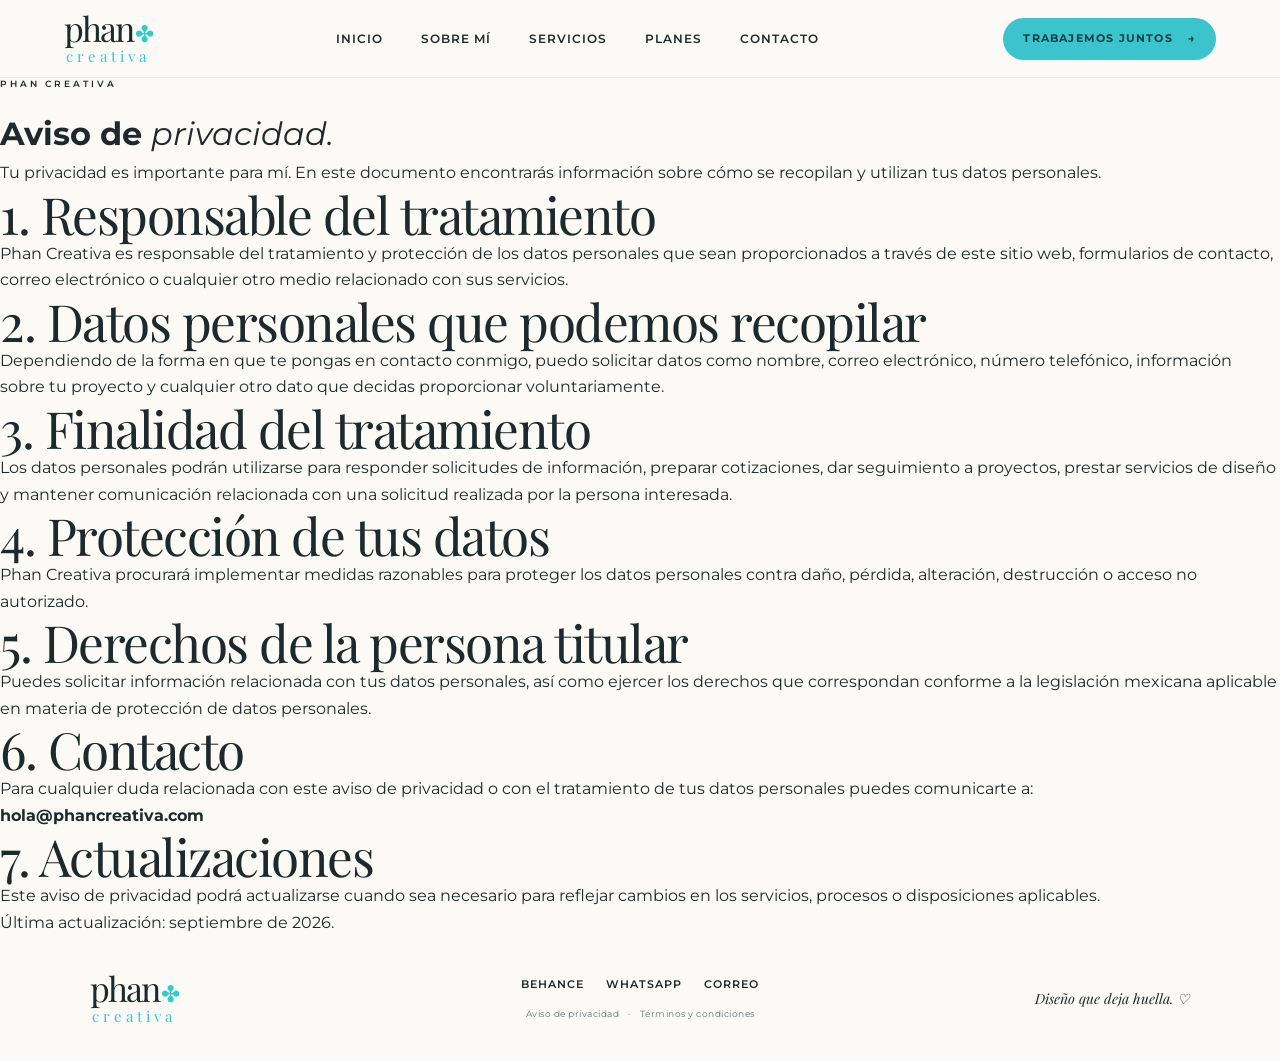
==== aviso-privacidad.html @ 5ccb013e "Create aviso-privacidad.html" ====
<!DOCTYPE html>
<html lang="es">
<head>
  <meta charset="UTF-8">
  <meta name="viewport" content="width=device-width, initial-scale=1.0">

  <meta name="description" content="Aviso de privacidad de Phan Creativa.">
  <title>Aviso de privacidad — Phan Creativa</title>

  <link rel="preconnect" href="https://fonts.googleapis.com">
  <link rel="preconnect" href="https://fonts.gstatic.com" crossorigin>

  <link href="https://fonts.googleapis.com/css2?family=Montserrat:wght@400;500;600;700&family=Playfair+Display:ital,wght@0,400;0,500;0,600;1,400;1,500&display=swap" rel="stylesheet">

  <link rel="stylesheet" href="css/style.css">
</head>

<body>

<header class="site-header">

  <a href="index.html" class="brand" aria-label="Phan Creativa, inicio">
    <span class="brand-main">phan<span class="brand-flower">✤</span></span>
    <span class="brand-sub">creativa</span>
  </a>

  <nav class="main-nav" aria-label="Navegación principal">
    <a href="index.html">Inicio</a>
    <a href="sobre-mi.html">Sobre mí</a>
    <a href="servicios.html">Servicios</a>
    <a href="planes.html">Planes</a>
    <a href="contacto.html">Contacto</a>
  </nav>

  <a href="contacto.html" class="button button-small">
    Trabajemos juntos <span>→</span>
  </a>

</header>


<main class="legal-page">

  <div class="legal-header">
    <p class="eyebrow">PHAN CREATIVA</p>
    <h1>Aviso de <em>privacidad.</em></h1>
    <p>
      Tu privacidad es importante para mí. En este documento encontrarás
      información sobre cómo se recopilan y utilizan tus datos personales.
    </p>
  </div>


  <div class="legal-content">

    <section>
      <h2>1. Responsable del tratamiento</h2>

      <p>
        Phan Creativa es responsable del tratamiento y protección de los
        datos personales que sean proporcionados a través de este sitio web,
        formularios de contacto, correo electrónico o cualquier otro medio
        relacionado con sus servicios.
      </p>
    </section>


    <section>
      <h2>2. Datos personales que podemos recopilar</h2>

      <p>
        Dependiendo de la forma en que te pongas en contacto conmigo, puedo
        solicitar datos como nombre, correo electrónico, número telefónico,
        información sobre tu proyecto y cualquier otro dato que decidas
        proporcionar voluntariamente.
      </p>
    </section>


    <section>
      <h2>3. Finalidad del tratamiento</h2>

      <p>
        Los datos personales podrán utilizarse para responder solicitudes
        de información, preparar cotizaciones, dar seguimiento a proyectos,
        prestar servicios de diseño y mantener comunicación relacionada
        con una solicitud realizada por la persona interesada.
      </p>
    </section>


    <section>
      <h2>4. Protección de tus datos</h2>

      <p>
        Phan Creativa procurará implementar medidas razonables para proteger
        los datos personales contra daño, pérdida, alteración, destrucción
        o acceso no autorizado.
      </p>
    </section>


    <section>
      <h2>5. Derechos de la persona titular</h2>

      <p>
        Puedes solicitar información relacionada con tus datos personales,
        así como ejercer los derechos que correspondan conforme a la
        legislación mexicana aplicable en materia de protección de datos
        personales.
      </p>
    </section>


    <section>
      <h2>6. Contacto</h2>

      <p>
        Para cualquier duda relacionada con este aviso de privacidad o con
        el tratamiento de tus datos personales puedes comunicarte a:
      </p>

      <p>
        <strong>hola@phancreativa.com</strong>
      </p>
    </section>


    <section>
      <h2>7. Actualizaciones</h2>

      <p>
        Este aviso de privacidad podrá actualizarse cuando sea necesario
        para reflejar cambios en los servicios, procesos o disposiciones
        aplicables.
      </p>
    </section>

    <p class="legal-date">
      Última actualización: septiembre de 2026.
    </p>

  </div>

</main>


<footer class="footer">

  <a href="index.html" class="brand footer-brand">
    <span class="brand-main">phan<span class="brand-flower">✤</span></span>
    <span class="brand-sub">creativa</span>
  </a>

  <div class="footer-center">

    <div class="socials">
      <a href="#">Behance</a>
      <a href="https://wa.me/527472268287" target="_blank" rel="noopener noreferrer">WhatsApp</a>
      <a href="mailto:hola@phancreativa.com">Correo</a>
    </div>

    <div class="footer-legal">
      <a href="aviso-privacidad.html">Aviso de privacidad</a>
      <span>·</span>
      <a href="terminos-condiciones.html">Términos y condiciones</a>
    </div>

  </div>

  <p class="footer-copy">Diseño que deja huella. ♡</p>

</footer>

</body>
</html>
---- css/style.css ----
:root {
  --teal: #004f5a;
  --teal-deep: #003f49;
  --mint: #35caca;
  --cream: #f7f5ee;
  --warm-white: #fbfaf6;
  --pink: #f3e6e4;
  --rose: #c58d91;
  --ink: #1f292b;
  --muted: #667276;
  --line: rgba(31, 41, 43, 0.16);

  --serif: "Playfair Display", Georgia, serif;
  --sans: "Montserrat", Arial, sans-serif;

  --radius: 22px;
  --max: 1180px;
}

* {
  box-sizing: border-box;
  margin: 0;
  padding: 0;
}

html {
  scroll-behavior: smooth;
}

body {
  background: var(--warm-white);
  color: var(--ink);
  font-family: var(--sans);
  line-height: 1.65;
  overflow-x: hidden;
}

a {
  color: inherit;
  text-decoration: none;
}

img {
  display: block;
  max-width: 100%;
}

.site-header {
  position: sticky;
  top: 0;
  z-index: 1000;
  min-height: 78px;
  padding: 12px clamp(24px, 5vw, 70px);
  display: flex;
  align-items: center;
  justify-content: space-between;
  gap: 30px;
  background: rgba(251, 250, 246, 0.94);
  backdrop-filter: blur(14px);
  border-bottom: 1px solid rgba(31, 41, 43, 0.08);
}

.brand {
  display: inline-flex;
  flex-direction: column;
  line-height: 0.85;
  flex-shrink: 0;
}

.brand-main {
  font-family: var(--serif);
  font-size: 34px;
  letter-spacing: -2px;
}

.brand-flower {
  color: var(--mint);
  font-size: 23px;
  margin-left: 2px;
}

.brand-sub {
  margin-top: 7px;
  color: var(--mint);
  font-family: var(--serif);
  font-size: 15px;
  letter-spacing: 4px;
  text-align: center;
}

.main-nav {
  display: flex;
  align-items: center;
  gap: clamp(20px, 3vw, 38px);
}

.main-nav a {
  position: relative;
  padding: 8px 0;
  font-size: 12px;
  font-weight: 600;
  letter-spacing: 1px;
  text-transform: uppercase;
}

.main-nav a::after {
  content: "";
  position: absolute;
  left: 0;
  bottom: 2px;
  width: 0;
  height: 1px;
  background: var(--teal);
  transition: width 0.25s ease;
}

.main-nav a:hover::after,
.main-nav a.active::after {
  width: 100%;
}

.button {
  display: inline-flex;
  align-items: center;
  justify-content: center;
  gap: 15px;
  min-height: 48px;
  padding: 12px 25px;
  border-radius: 999px;
  font-size: 11px;
  font-weight: 700;
  letter-spacing: 1.2px;
  text-transform: uppercase;
  transition: transform 0.25s ease, box-shadow 0.25s ease, background 0.25s ease;
}

.button:hover {
  transform: translateY(-2px);
}

.button-small {
  min-height: 42px;
  padding: 10px 20px;
  background: #3bc4cc;
  color: var(--teal-deep);
  transition: background .3s ease, transform .3s ease, box-shadow .3s ease;
}

.button-small:hover {
  background: #2fb4bd;
  transform: translateY(-3px);
  box-shadow: 0 8px 20px rgba(59, 196, 204, .25);
}

.button-small span {
  display: inline-block;
  transition: transform .3s ease;
}

.button-small:hover span {
  transform: translateX(5px);
}

.button-primary {
  background: var(--mint);
  color: var(--teal-deep);
}

.button-outline-light {
  border: 1px solid rgba(255,255,255,0.6);
  color: white;
}

.button-group {
  display: flex;
  flex-wrap: wrap;
  gap: 13px;
  margin-top: 30px;
}

.menu-toggle {
  display: none;
  border: 0;
  background: transparent;
  cursor: pointer;
}

.menu-toggle span {
  display: block;
  width: 25px;
  height: 2px;
  margin: 5px 0;
  background: var(--teal);
}

.section-dark {
  background: var(--teal);
  color: var(--cream);
}

.section-light {
  background: var(--warm-white);
}

.section-cream {
  background: var(--cream);
}

.section-pink {
  background: var(--pink);
}

.hero {
  position: relative;
  min-height: min(720px, calc(100vh - 78px));
  padding: clamp(70px, 9vw, 120px) max(24px, 7vw);
  display: grid;
  grid-template-columns: 0.9fr 1.1fr;
  align-items: center;
  gap: clamp(40px, 7vw, 100px);
  overflow: hidden;
}

.hero-content {
  position: relative;
  z-index: 2;
  max-width: 620px;
}

.eyebrow {
  margin-bottom: 17px;
  font-size: 9px;
  font-weight: 600;
  letter-spacing: 3px;
  line-height: 1.4;
}

.hero h1,
h2 {
  font-family: var(--serif);
  font-weight: 400;
  letter-spacing: -1.5px;
  line-height: 1.06;
}

.hero h1 {
  font-size: clamp(48px, 6vw, 78px);
}

h2 {
  font-size: clamp(36px, 4vw, 55px);
}

em {
  font-weight: 400;
}

.hero-text {
  max-width: 500px;
  margin-top: 24px;
  font-size: 15px;
  color: rgba(247,245,238,0.82);
}

.hero-image {
  position: relative;
  z-index: 1;
}

.image-placeholder {
  min-height: 470px;
  border-radius: 28px;
  display: flex;
  flex-direction: column;
  align-items: center;
  justify-content: center;
  background:
    linear-gradient(135deg, rgba(53,202,202,.12), rgba(255,255,255,.03)),
    rgba(255,255,255,.08);
  border: 1px solid rgba(255,255,255,.14);
  color: rgba(247,245,238,.8);
  text-align: center;
}

.image-placeholder span {
  font-family: var(--serif);
  font-size: 25px;
}

.image-placeholder small {
  margin-top: 7px;
  font-size: 9px;
  letter-spacing: 2px;
  opacity: .6;
  text-transform: uppercase;
}

.image-placeholder-soft {
  min-height: 420px;
  background: linear-gradient(135deg, #e7dfd4, #f3e6e4);
  border: 0;
  color: var(--teal);
}

.image-placeholder-dark {
  min-height: 390px;
  background: rgba(255,255,255,.07);
}

.hero-decoration {
  position: absolute;
  color: var(--mint);
  pointer-events: none;
}

.hero-flower {
  right: 45%;
  bottom: 8%;
  font-size: 90px;
  opacity: .45;
  transform: rotate(-12deg);
}

.hero-star {
  top: 17%;
  right: 5%;
  font-size: 45px;
  opacity: .5;
}

.about {
  max-width: var(--max);
  margin: auto;
  padding: clamp(90px, 10vw, 140px) 30px;
  display: grid;
  grid-template-columns: .9fr 1.1fr;
  gap: clamp(50px, 8vw, 110px);
  align-items: center;
}

.about-image {
  position: relative;
}

.floating-note {
  position: absolute;
  right: -30px;
  bottom: 35px;
  padding: 17px 23px;
  background: var(--pink);
  color: var(--teal);
  font-family: var(--serif);
  font-size: 19px;
  line-height: 1.25;
  transform: rotate(-4deg);
  box-shadow: 0 15px 35px rgba(0,0,0,.08);
}

.about-content p:not(.eyebrow) {
  max-width: 650px;
  margin-top: 22px;
  color: var(--muted);
  font-size: 14px;
}

.text-link,
.card-link {
  display: inline-flex;
  align-items: center;
  gap: 14px;
  margin-top: 30px;
  padding-bottom: 6px;
  border-bottom: 1px solid currentColor;
  font-size: 10px;
  font-weight: 700;
  letter-spacing: 1.2px;
  text-transform: uppercase;
}

.text-link span,
.card-link span {
  font-size: 18px;
  line-height: 0;
}

.services,
.plans-preview {
  padding: clamp(80px, 9vw, 120px) max(24px, 6vw);
}

.section-heading {
  max-width: var(--max);
  margin: 0 auto 55px;
  display: flex;
  align-items: end;
  justify-content: space-between;
  gap: 30px;
}

.heading-description {
  max-width: 570px;
  margin-top: 18px;
  color: var(--muted);
  font-size: 13px;
}

.service-grid {
  max-width: var(--max);
  margin: auto;
  display: grid;
  grid-template-columns: repeat(4, 1fr);
  gap: 1px;
  background: var(--line);
  border: 1px solid var(--line);
}

.service-card {
  min-height: 310px;
  padding: 35px 27px;
  background: var(--cream);
  display: flex;
  flex-direction: column;
  transition: transform .25s ease, background .25s ease;
}

.card-link {
  margin-top: auto;
  padding-top: 25px;
}

.service-card:hover {
  transform: translateY(-5px);
  background: var(--warm-white);
}

.service-icon {
  width: 53px;
  height: 53px;
  margin-bottom: 30px;
  border-radius: 50%;
  display: grid;
  place-items: center;
  background: rgba(53,202,202,.15);
  color: var(--teal);
  font-family: var(--serif);
  font-size: 24px;
}

.service-card h3,
.plan-mini h3 {
  font-family: var(--serif);
  font-size: 24px;
  font-weight: 400;
}

.service-card p {
  margin-top: 13px;
  color: var(--muted);
  font-size: 13px;
}

.card-link {
  margin-top: auto;
  padding-top: 25px;
}

.work-preview {
  position: relative;
  max-width: 1400px;
  margin: auto;
  padding: clamp(70px, 8vw, 110px) max(24px, 8vw);
  display: grid;
  grid-template-columns: 1fr 1fr;
  gap: clamp(45px, 8vw, 100px);
  align-items: center;
  overflow: hidden;
}

.work-content {
  position: relative;
  z-index: 2;
  max-width: 550px;
}

.work-content > p:not(.eyebrow) {
  margin-top: 20px;
  color: rgba(247,245,238,.78);
  font-size: 14px;
}

.work-content .button {
  margin-top: 32px;
}

.hand-note {
  position: absolute;
  right: 5%;
  bottom: 13%;
  font-family: var(--serif);
  font-style: italic;
  font-size: 17px;
  color: rgba(53,202,202,.75);
  transform: rotate(-7deg);
}

.plan-mini-grid {
  max-width: var(--max);
  margin: auto;
  display: grid;
  grid-template-columns: repeat(4, 1fr);
  gap: 18px;
}

.plan-mini {
  min-height: 205px;
  padding: 27px;
  background: rgba(255,255,255,.48);
  border: 1px solid rgba(0,79,90,.10);
  border-radius: 17px;
  transition: transform .25s ease;
}

.plan-mini:hover {
  transform: translateY(-6px) rotate(-1deg);
}


/* Detalles de los planes */
.plan-top {
  display: flex;
  align-items: center;
  gap: 14px;
  margin-bottom: 42px;
}

.plan-icon {
  color: #c99496;
  font-size: 24px;
  line-height: 1;
}

.plan-number {
  color: #c99496;
  font-size: 14px;
  font-weight: 600;
  letter-spacing: 0.18em;
}
.plan-mini h3 {
  margin-top: 0;
}

.plan-mini p {
  margin-top: 7px;
  color: var(--muted);
  font-size: 12px;
}

.cta {
  position: relative;
  padding: clamp(90px, 10vw, 130px) 24px;
  text-align: center;
  overflow: hidden;
}

.cta h2 {
  font-size: clamp(45px, 6vw, 75px);
}

.cta > p:not(.eyebrow) {
  max-width: 550px;
  margin: 22px auto 0;
  color: rgba(247,245,238,.75);
  font-size: 14px;
}

.cta .button {
  margin-top: 28px;
  background: #3bc4cc;
  transition: background .3s ease, transform .3s ease, box-shadow .3s ease;
}

.cta .button:hover {
  background: #2fb4bd;
  transform: translateY(-4px);
  box-shadow: 0 10px 25px rgba(59, 196, 204, .28);
}

.cta .button span {
  display: inline-block;
  transition: transform .35s ease;
}

.cta .button:hover span {
  transform: translateX(7px);
}
.cta-decoration {
  position: absolute;
  right: 12%;
  top: 25%;
  font-size: 85px;
  color: var(--mint);
  opacity: .35;
  transform: rotate(15deg);
}

.footer {
  min-height: 125px;
  padding: 35px max(24px, 7vw);
  display: grid;
  grid-template-columns: 1fr auto 1fr;
  align-items: center;
  gap: 30px;
  background: var(--warm-white);
}

.footer-brand {
  justify-self: start;
}

.footer .socials {
  display: flex;
  flex-wrap: wrap;
  justify-content: center;
  gap: 22px;
}

.footer .socials a {
  font-size: 11px;
  font-weight: 600;
  letter-spacing: 1px;
  text-transform: uppercase;
}

.footer > p {
  justify-self: end;
  font-family: var(--serif);
  font-style: italic;
  font-size: 14px;
}

.reveal {
  opacity: 0;
  transform: translateY(24px);
  transition: opacity .8s ease, transform .8s ease;
}

.reveal.visible {
  opacity: 1;
  transform: translateY(0);
}

@media (max-width: 900px) {
  .main-nav {
    gap: 18px;
  }

  .site-header > .button {
    display: none;
  }

  .hero,
  .about,
  .work-preview {
    grid-template-columns: 1fr;
  }

  .hero {
    min-height: auto;
  }

  .hero-image {
    max-width: 700px;
    width: 100%;
  }

  .service-grid,
  .plan-mini-grid {
    grid-template-columns: repeat(2, 1fr);
  }

  .footer {
    grid-template-columns: 1fr;
    text-align: center;
  }

  .footer-brand,
  .footer > p {
    justify-self: center;
  }
}

@media (max-width: 680px) {
  .site-header {
    min-height: 68px;
    padding: 10px 20px;
  }

  .brand-main {
    font-size: 29px;
  }

  .brand-sub {
    font-size: 12px;
  }

  .menu-toggle {
    display: block;
    z-index: 1002;
  }

  .main-nav {
    position: fixed;
    inset: 68px 0 auto 0;
    padding: 25px 25px 35px;
    display: flex;
    flex-direction: column;
    align-items: flex-start;
    gap: 6px;
    background: var(--warm-white);
    border-bottom: 1px solid var(--line);
    transform: translateY(-120%);
    transition: transform .3s ease;
  }

  .main-nav.open {
    transform: translateY(0);
  }

  .main-nav a {
    width: 100%;
    padding: 13px 0;
  }

  .hero {
    padding: 75px 24px 90px;
  }

  .hero h1 {
    font-size: clamp(43px, 13vw, 60px);
  }

  .hero-image .image-placeholder {
    min-height: 330px;
  }


  .about,
  .services,
  .plans-preview {
    padding: 75px 20px;
  }

  .section-heading {
    display: block;
    margin-bottom: 35px;
  }

  .section-heading > .text-link {
    margin-top: 20px;
  }

  .service-grid,
  .plan-mini-grid {
    grid-template-columns: 1fr;
  }

  .service-card {
    min-height: 260px;
  }

  .work-preview {
    padding: 70px 20px;
  }

  .work-image .image-placeholder {
    min-height: 300px;
  }

  .hand-note {
    display: none;
  }

  .floating-note {
    right: 10px;
    bottom: 20px;
  }

  .footer {
    padding: 40px 20px;
  }
}
/* Botón volver al inicio */
.back-to-top {
  position: fixed;
  right: 24px;
  bottom: 94px;
  width: 52px;
  height: 52px;
  border-radius: 50%;
  display: flex;
  align-items: center;
  justify-content: center;
  background: #6ed6df;
  color: var(--teal-deep);
  font-size: 24px;
  font-weight: 600;
  text-decoration: none;
  box-shadow: 0 8px 24px rgba(0, 0, 0, 0.16);
  z-index: 9998;

  opacity: 0;
  visibility: hidden;
  pointer-events: none;

  transition: opacity 0.3s ease, visibility 0.3s ease, transform 0.25s ease;
}

.back-to-top.show {
  opacity: 1;
  visibility: visible;
  pointer-events: auto;
}

.back-to-top:hover {
  transform: translateY(-4px);
}
/* Botón flotante de WhatsApp */
.whatsapp-float {
  position: fixed;
  right: 24px;
  bottom: 24px;
  width: 60px;
  height: 60px;
  border-radius: 50%;
  background: #25D366;
  color: white;
  display: flex;
  align-items: center;
  justify-content: center;
  text-decoration: none;
  font-size: 30px;
  box-shadow: 0 8px 24px rgba(0, 0, 0, 0.18);
  z-index: 9999;
  transition: transform 0.2s ease;
}

.whatsapp-float:hover {
  transform: scale(1.08);
}
.footer-center {
  display: flex;
  flex-direction: column;
  align-items: center;
  gap: 14px;
}

.footer-legal {
  display: flex;
  align-items: center;
  justify-content: center;
  gap: 9px;
}

.footer-legal a,
.footer-legal span {
  font-size: 9px;
  letter-spacing: .5px;
  color: var(--muted);
}

.footer-legal a {
  transition: color .25s ease;
}

.footer-legal a:hover {
  color: var(--teal);
}

.footer-copy {
  justify-self: end;
  font-family: var(--serif);
  font-style: italic;
  font-size: 10px;
}

@media (max-width: 680px) {
  .footer-center {
    gap: 18px;
  }

  .footer-legal {
    flex-wrap: wrap;
  }

  .footer-copy {
    justify-self: center;
  }
}
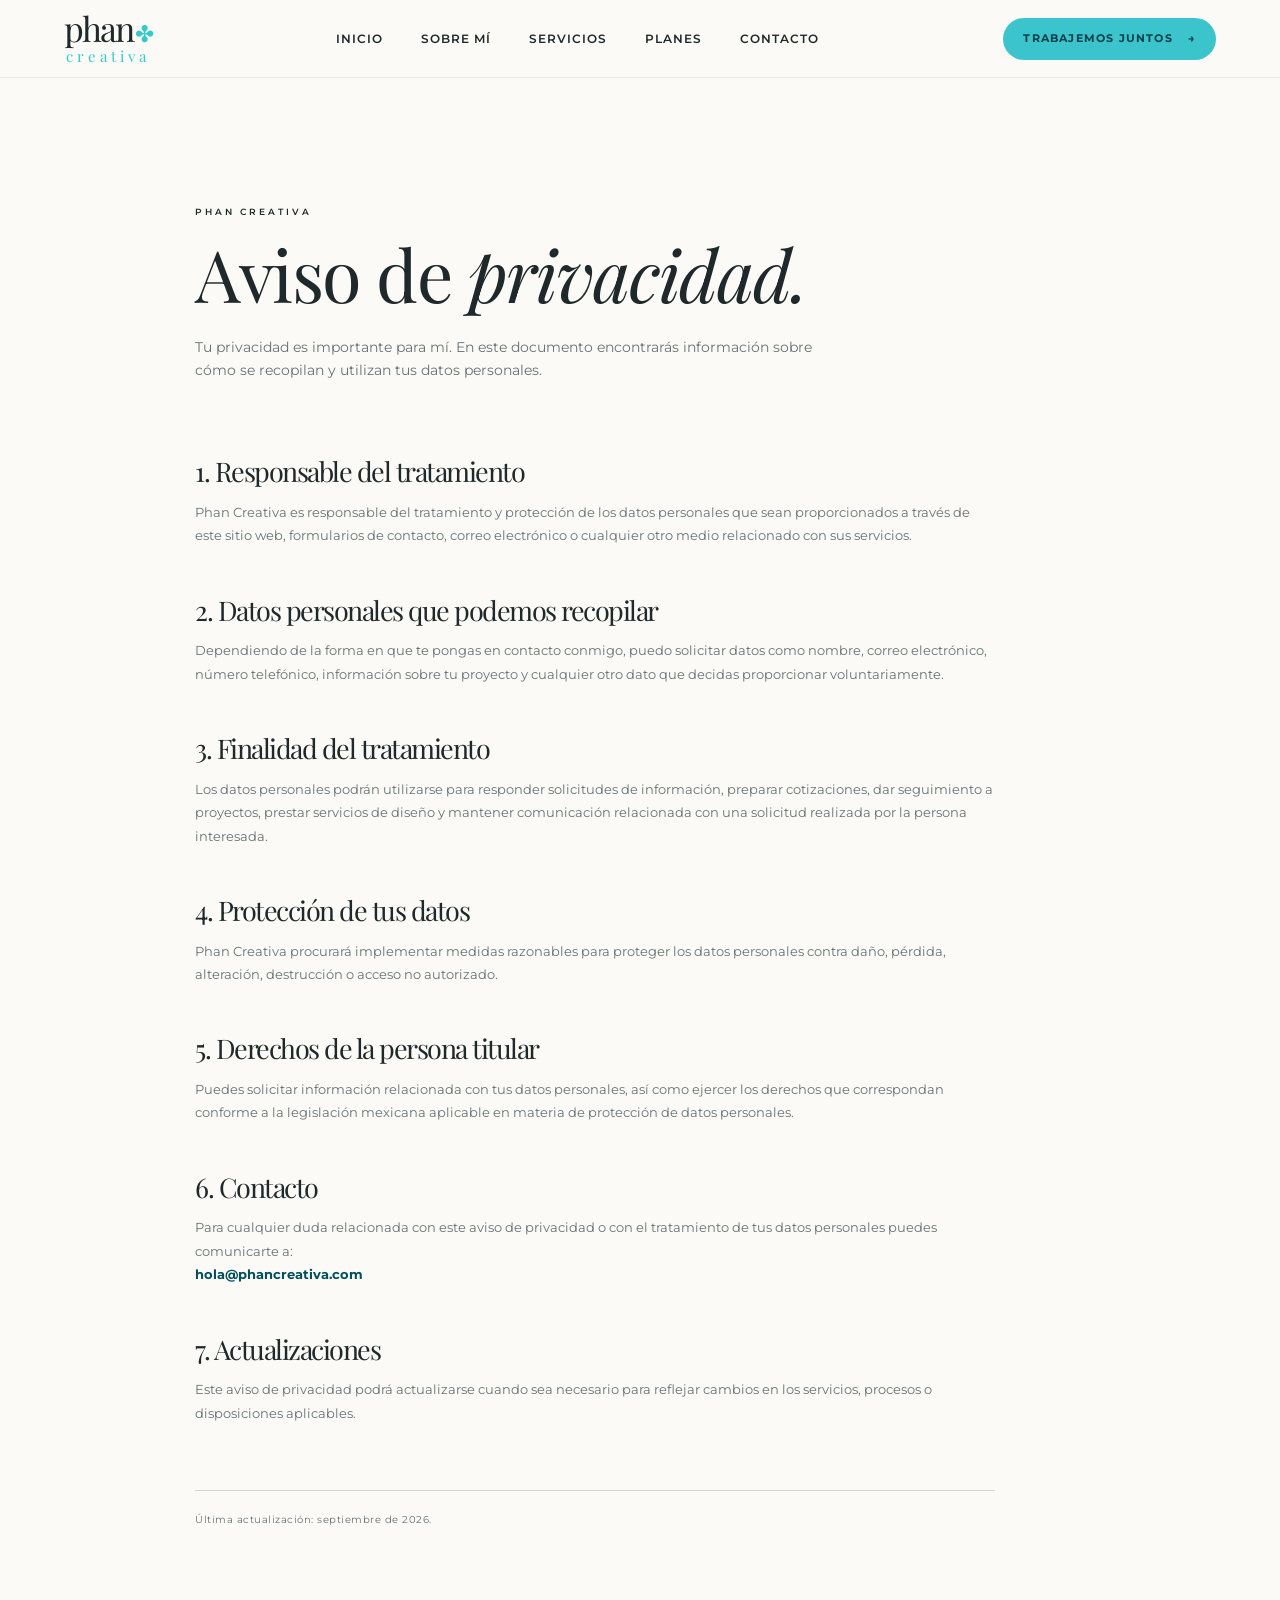
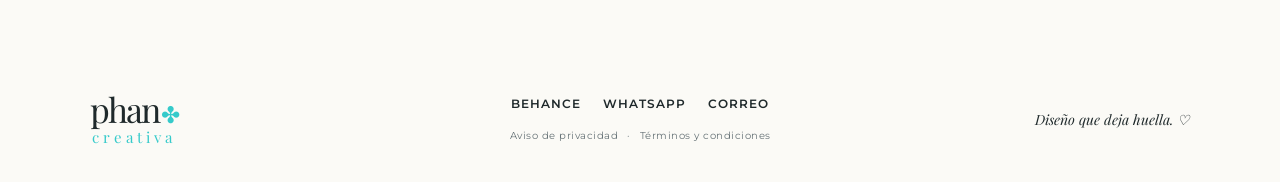
==== commit 812ba491: "Update aviso-privacidad.html" ====
--- a/aviso-privacidad.html
+++ b/aviso-privacidad.html
@@ -157,7 +157,7 @@
     <div class="socials">
       <a href="#">Behance</a>
       <a href="https://wa.me/527472268287" target="_blank" rel="noopener noreferrer">WhatsApp</a>
-      <a href="mailto:hola@phancreativa.com">Correo</a>
+      <a href="mailto:phancreativa@gmail.com">Correo</a>
     </div>
 
     <div class="footer-legal">
--- a/css/style.css
+++ b/css/style.css
@@ -567,7 +567,7 @@
 }
 
 .cta > p:not(.eyebrow) {
-  max-width: 550px;
+  max-width: 620px;
   margin: 22px auto 0;
   color: rgba(247,245,238,.75);
   font-size: 14px;
@@ -625,7 +625,7 @@
 }
 
 .footer .socials a {
-  font-size: 11px;
+  font-size: 12px;
   font-weight: 600;
   letter-spacing: 1px;
   text-transform: uppercase;
@@ -863,7 +863,7 @@
 
 .footer-legal a,
 .footer-legal span {
-  font-size: 9px;
+  font-size: 10px;
   letter-spacing: .5px;
   color: var(--muted);
 }
@@ -880,7 +880,7 @@
   justify-self: end;
   font-family: var(--serif);
   font-style: italic;
-  font-size: 10px;
+  font-size: 15px;
 }
 
 @media (max-width: 680px) {
@@ -896,3 +896,86 @@
     justify-self: center;
   }
 }
+/* ================= PÁGINAS LEGALES ================= */
+
+.legal-page {
+  max-width: 950px;
+  margin: auto;
+  padding: clamp(80px, 10vw, 130px) 30px;
+}
+
+.legal-header {
+  max-width: 750px;
+  margin-bottom: 75px;
+}
+
+.legal-header h1 {
+  font-family: var(--serif);
+  font-size: clamp(48px, 6vw, 72px);
+  font-weight: 400;
+  line-height: 1.05;
+  letter-spacing: -1.5px;
+}
+
+.legal-header > p:not(.eyebrow) {
+  max-width: 650px;
+  margin-top: 25px;
+  color: var(--muted);
+  font-size: 14px;
+}
+
+.legal-content {
+  max-width: 800px;
+}
+
+.legal-content section {
+  margin-bottom: 48px;
+}
+
+.legal-content h2 {
+  font-family: var(--serif);
+  font-size: 27px;
+  margin-bottom: 15px;
+}
+
+.legal-content p {
+  color: var(--muted);
+  font-size: 13px;
+  line-height: 1.8;
+}
+
+.legal-content strong {
+  color: var(--teal);
+}
+
+.legal-date {
+  margin-top: 65px;
+  padding-top: 20px;
+  border-top: 1px solid var(--line);
+  font-size: 10px !important;
+  letter-spacing: .5px;
+}
+
+@media (max-width: 680px) {
+
+  .legal-page {
+    padding: 70px 22px;
+  }
+
+  .legal-header {
+    margin-bottom: 55px;
+  }
+
+  .legal-content section {
+    margin-bottom: 38px;
+  }
+
+  .legal-content h2 {
+    font-size: 24px;
+  }
+
+  .legal-content p {
+    font-size: 13px;
+  }
+
+}
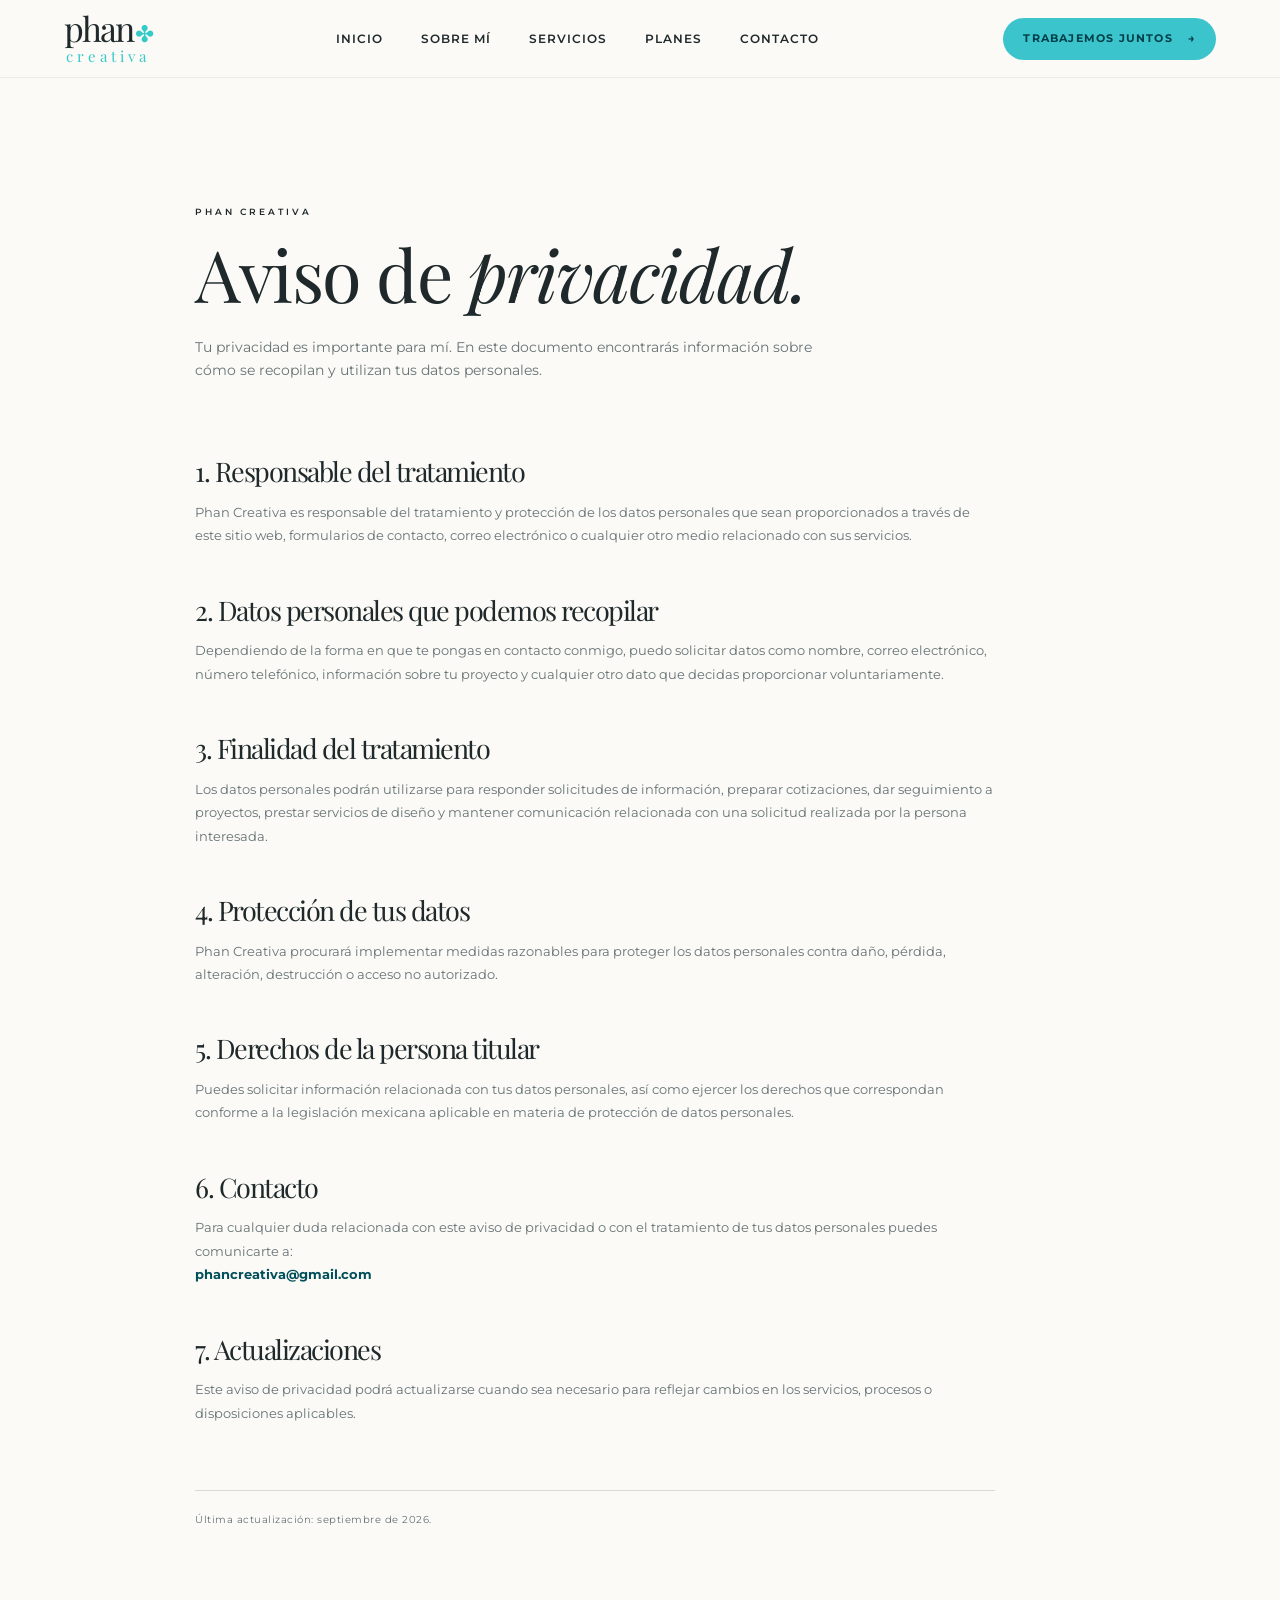
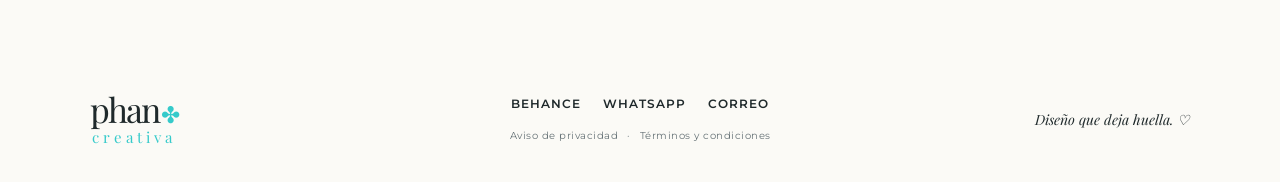
==== commit ab9d5af4: "Update aviso-privacidad.html" ====
--- a/aviso-privacidad.html
+++ b/aviso-privacidad.html
@@ -121,7 +121,7 @@
       </p>
 
       <p>
-        <strong>hola@phancreativa.com</strong>
+        <strong>phancreativa@gmail.com</strong>
       </p>
     </section>
 
@@ -154,11 +154,13 @@
 
   <div class="footer-center">
 
-    <div class="socials">
-      <a href="#">Behance</a>
-      <a href="https://wa.me/527472268287" target="_blank" rel="noopener noreferrer">WhatsApp</a>
-      <a href="mailto:phancreativa@gmail.com">Correo</a>
-    </div>
+  <div class="socials">
+  <a href="https://www.behance.net/PhanCreativo" target="_blank" rel="noopener noreferrer">Behance</a>
+
+  <a href="https://wa.me/527472268287" target="_blank" rel="noopener noreferrer">WhatsApp</a>
+
+  <a href="mailto:phancreativa@gmail.com">Correo</a>
+</div>
 
     <div class="footer-legal">
       <a href="aviso-privacidad.html">Aviso de privacidad</a>
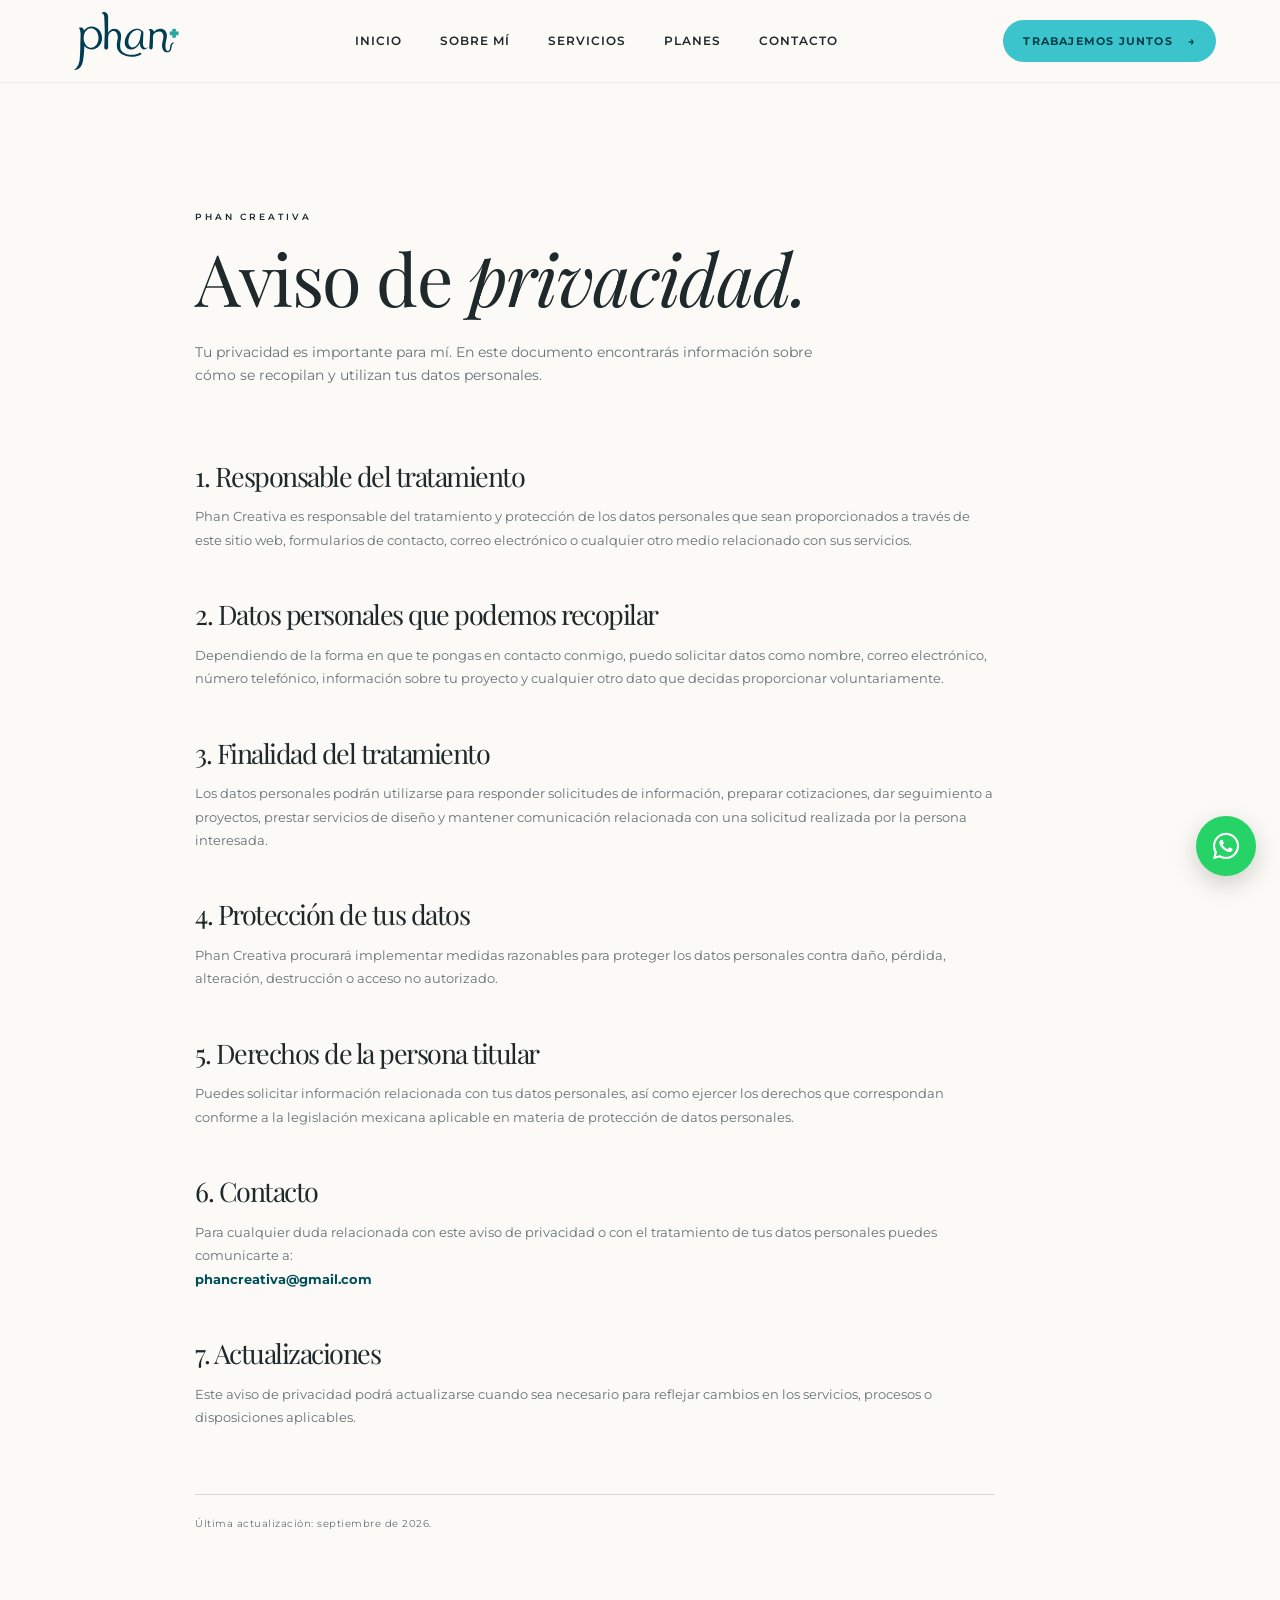
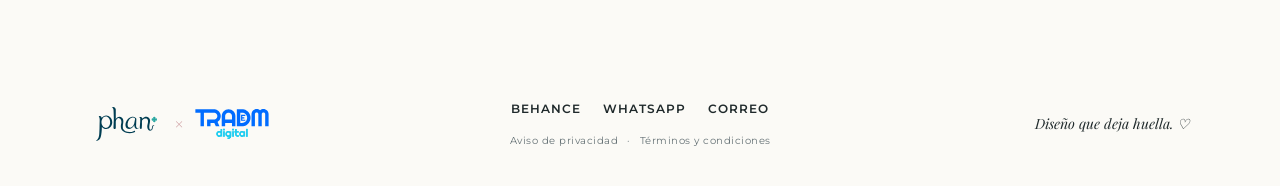
==== commit e0218a74: "Update aviso-privacidad.html" ====
--- a/aviso-privacidad.html
+++ b/aviso-privacidad.html
@@ -13,17 +13,17 @@
   <link href="https://fonts.googleapis.com/css2?family=Montserrat:wght@400;500;600;700&family=Playfair+Display:ital,wght@0,400;0,500;0,600;1,400;1,500&display=swap" rel="stylesheet">
 
   <link rel="stylesheet" href="css/style.css">
+<link rel="stylesheet" href="https://cdnjs.cloudflare.com/ajax/libs/font-awesome/6.5.2/css/all.min.css">
 </head>
 
-<body>
+<body id="top">
 
 <header class="site-header">
 
-  <a href="index.html" class="brand" aria-label="Phan Creativa, inicio">
-    <span class="brand-main">phan<span class="brand-flower">✤</span></span>
-    <span class="brand-sub">creativa</span>
-  </a>
-
+ <a href="index.html" class="brand logo-header" aria-label="Phan Creativa, inicio">
+  <img src="images/phan-creativa-web.svg" alt="Phan Creativa">
+</a>
+  
   <nav class="main-nav" aria-label="Navegación principal">
     <a href="index.html">Inicio</a>
     <a href="sobre-mi.html">Sobre mí</a>
@@ -147,32 +147,90 @@
 
 <footer class="footer">
 
-  <a href="index.html" class="brand footer-brand">
-    <span class="brand-main">phan<span class="brand-flower">✤</span></span>
-    <span class="brand-sub">creativa</span>
-  </a>
+  <div class="brand-collab">
+
+    <a href="index.html" class="collab-logo" aria-label="Phan Creativa">
+      <img src="images/phan-creativa-web.svg" alt="Phan Creativa">
+    </a>
+
+    <span class="collab-x">×</span>
+
+    <a
+      href="https://www.trademdigital.com/"
+      class="collab-logo"
+      target="_blank"
+      rel="noopener noreferrer"
+      aria-label="Tradem Digital"
+    >
+      <img src="images/tradem-digital-web.svg" alt="Tradem Digital">
+    </a>
+
+  </div>
 
   <div class="footer-center">
 
-  <div class="socials">
-  <a href="https://www.behance.net/PhanCreativo" target="_blank" rel="noopener noreferrer">Behance</a>
-
-  <a href="https://wa.me/527472268287" target="_blank" rel="noopener noreferrer">WhatsApp</a>
-
-  <a href="mailto:phancreativa@gmail.com">Correo</a>
-</div>
+    <div class="socials">
+
+      <a
+        href="https://www.behance.net/PhanCreativo"
+        target="_blank"
+        rel="noopener noreferrer"
+      >
+        Behance
+      </a>
+
+      <a
+        href="https://wa.me/527472268287"
+        target="_blank"
+        rel="noopener noreferrer"
+      >
+        WhatsApp
+      </a>
+
+      <a href="mailto:phancreativa@gmail.com">
+        Correo
+      </a>
+
+    </div>
 
     <div class="footer-legal">
-      <a href="aviso-privacidad.html">Aviso de privacidad</a>
+      <a href="aviso-privacidad.html">
+        Aviso de privacidad
+      </a>
+
       <span>·</span>
-      <a href="terminos-condiciones.html">Términos y condiciones</a>
+
+      <a href="terminos-condiciones.html">
+        Términos y condiciones
+      </a>
     </div>
 
   </div>
 
-  <p class="footer-copy">Diseño que deja huella. ♡</p>
+  <p class="footer-copy">
+    Diseño que deja huella. ♡
+  </p>
 
 </footer>
 
+  <a
+  href="https://wa.me/527472268287"
+  class="whatsapp-float"
+  target="_blank"
+  rel="noopener noreferrer"
+  aria-label="Contactar por WhatsApp"
+>
+  <i class="fa-brands fa-whatsapp"></i>
+</a>
+
+<a
+  href="#top"
+  class="back-to-top"
+  aria-label="Volver al inicio"
+>
+  ↑
+</a>
+
+<script src="js/script.js"></script>
 </body>
 </html>
--- a/css/style.css
+++ b/css/style.css
@@ -60,11 +60,30 @@
   border-bottom: 1px solid rgba(31, 41, 43, 0.08);
 }
 
+
+
 .brand {
   display: inline-flex;
   flex-direction: column;
   line-height: 0.85;
   flex-shrink: 0;
+}
+
+.logo-header {
+  display: flex;
+  align-items: center;
+  flex-shrink: 0;
+}
+
+.logo-header img {
+  display: block;
+  width: 125px;
+  height: auto;
+  object-fit: contain;
+}
+
+.logo-header:hover {
+  opacity: .9;
 }
 
 .brand-main {
@@ -363,8 +382,7 @@
   font-size: 14px;
 }
 
-.text-link,
-.card-link {
+.text-link {
   display: inline-flex;
   align-items: center;
   gap: 14px;
@@ -377,8 +395,7 @@
   text-transform: uppercase;
 }
 
-.text-link span,
-.card-link span {
+.text-link span {
   font-size: 18px;
   line-height: 0;
 }
@@ -421,11 +438,6 @@
   display: flex;
   flex-direction: column;
   transition: transform .25s ease, background .25s ease;
-}
-
-.card-link {
-  margin-top: auto;
-  padding-top: 25px;
 }
 
 .service-card:hover {
@@ -459,11 +471,6 @@
   font-size: 13px;
 }
 
-.card-link {
-  margin-top: auto;
-  padding-top: 25px;
-}
-
 .work-preview {
   position: relative;
   max-width: 1400px;
@@ -507,7 +514,7 @@
   max-width: var(--max);
   margin: auto;
   display: grid;
-  grid-template-columns: repeat(4, 1fr);
+  grid-template-columns: repeat(5, 1fr);
   gap: 18px;
 }
 
@@ -694,7 +701,12 @@
     min-height: 68px;
     padding: 10px 20px;
   }
-
+  
+  .logo-header img {
+    width: 105px;
+    height: auto;
+  }
+  
   .brand-main {
     font-size: 29px;
   }
@@ -979,3 +991,265 @@
   }
 
 }
+
+/* ================= LOGOS PHAN + TRADEM ================= */
+
+.brand-collab {
+  display: flex;
+  align-items: center;
+  gap: 12px;
+  justify-self: start;
+}
+
+.collab-logo {
+  display: flex;
+  align-items: center;
+  transition: opacity .25s ease, transform .25s ease;
+}
+
+.collab-logo img {
+  display: block;
+  width: auto;
+  height: 34px;
+  max-width: 120px;
+  object-fit: contain;
+}
+
+.collab-logo:hover {
+  opacity: .78;
+  transform: translateY(-2px);
+}
+
+.collab-x {
+  color: var(--rose);
+  font-family: var(--serif);
+  font-size: 16px;
+}
+
+@media (max-width: 680px) {
+
+  .brand-collab {
+    justify-self: center;
+  }
+
+  .collab-logo img {
+    height: 30px;
+    max-width: 105px;
+  }
+
+}
+/* ================= SERVICIOS ================= */
+
+.services-hero {
+  position: relative;
+  min-height: 520px;
+  padding: clamp(85px, 10vw, 125px) max(24px, 7vw);
+  display: flex;
+  align-items: center;
+  overflow: hidden;
+}
+.services-hero-content {
+  max-width: 820px;
+  position: relative;
+  z-index: 2;
+}
+.services-hero h1 {
+  max-width: 850px;
+  font-family: var(--serif);
+  font-size: clamp(48px, 6.2vw, 78px);
+  font-weight: 400;
+  line-height: 1.04;
+  letter-spacing: -2px;
+}
+.services-hero-content > p:not(.eyebrow) {
+  max-width: 690px;
+  margin-top: 25px;
+  color: var(--muted);
+  font-size: 15px;
+  line-height: 1.75;
+}
+.services-hero-note {
+  position: absolute;
+  right: 9%;
+  top: 50%;
+  transform: translateY(-50%) rotate(-2deg);
+  display: flex;
+  align-items: center;
+  gap: 18px;
+  color: rgba(0,79,90,.38);
+}
+.services-hero-note span { font-size: 78px; line-height: 1; }
+.services-hero-note p {
+  margin: 0;
+  padding-left: 18px;
+  border-left: 1px solid rgba(0,79,90,.28);
+  font-size: 10px;
+  font-weight: 600;
+  letter-spacing: 3px;
+  line-height: 1.7;
+  text-transform: uppercase;
+}
+
+.service-detail {
+  max-width: 1120px;
+  margin: 0 auto;
+  padding: clamp(80px, 9vw, 120px) 30px;
+  display: grid;
+  grid-template-columns: minmax(0,1fr) minmax(0,1fr);
+  align-items: center;
+  gap: clamp(55px,8vw,110px);
+  border-bottom: 1px solid var(--line);
+}
+.service-detail-light { background: var(--warm-white); }
+.service-detail-soft { background: #f8f1ee; }
+.service-detail-reverse .service-detail-image { order: 2; }
+.service-detail-reverse .service-detail-content { order: 1; }
+
+.service-image-placeholder {
+  min-height: 470px;
+  border-radius: 26px;
+  display: flex;
+  flex-direction: column;
+  align-items: center;
+  justify-content: center;
+  padding: 30px;
+  background: linear-gradient(145deg,rgba(53,202,202,.10),rgba(255,255,255,.12)),#eee9e2;
+  border: 1px solid rgba(31,41,43,.10);
+  text-align: center;
+}
+.service-image-placeholder span {
+  font-family: var(--serif);
+  font-size: 28px;
+  color: var(--teal);
+}
+.service-image-placeholder small {
+  margin-top: 8px;
+  color: var(--muted);
+  font-size: 9px;
+  letter-spacing: 2px;
+  text-transform: uppercase;
+}
+.service-detail-content { max-width: 500px; }
+.service-detail-heading {
+  display: flex;
+  align-items: flex-start;
+  gap: 20px;
+}
+.service-detail-icon {
+  flex: 0 0 54px;
+  width: 54px;
+  height: 54px;
+  border-radius: 50%;
+  display: flex;
+  align-items: center;
+  justify-content: center;
+  background: rgba(53,202,202,.13);
+  color: var(--teal);
+  font-size: 22px;
+}
+.service-number {
+  display: block;
+  margin-bottom: 7px;
+  color: var(--rose);
+  font-size: 10px;
+  font-weight: 600;
+  letter-spacing: 2px;
+}
+.service-detail h2 {
+  margin: 0;
+  font-size: clamp(34px,4vw,48px);
+}
+.service-intro {
+  margin-top: 23px;
+  color: var(--muted);
+  font-size: 14px;
+  line-height: 1.75;
+}
+.service-list {
+  list-style: none;
+  margin: 28px 0 0;
+  padding: 0;
+}
+.service-list li {
+  position: relative;
+  padding-left: 25px;
+  margin-bottom: 11px;
+  color: var(--ink);
+  font-size: 13px;
+  line-height: 1.5;
+}
+.service-list li::before {
+  content: "✤";
+  position: absolute;
+  left: 0;
+  top: 0;
+  color: var(--rose);
+  font-size: 11px;
+}
+.service-button {
+  margin-top: 28px;
+  border: 1px solid var(--teal);
+  color: var(--teal);
+  background: transparent;
+}
+.service-button:hover { background: var(--teal); color: var(--cream); }
+
+.service-partner-note {
+  margin-top: 28px;
+  padding: 17px 19px;
+  display: flex;
+  align-items: flex-start;
+  gap: 13px;
+  border-radius: 12px;
+  background: rgba(53,202,202,.10);
+}
+.partner-note-icon {
+  flex: 0 0 auto;
+  color: #278c75;
+  font-size: 23px;
+  line-height: 1;
+}
+.service-partner-note p {
+  margin: 0;
+  color: var(--muted);
+  font-size: 11px;
+  line-height: 1.55;
+}
+.service-partner-note a {
+  color: var(--teal);
+  font-weight: 700;
+  text-decoration: underline;
+  text-underline-offset: 3px;
+}
+.service-partner-note strong { color: var(--teal); }
+.service-external-link { margin-top: 24px; }
+
+@media (max-width:900px) {
+  .services-hero { min-height: 430px; }
+  .services-hero-note { right:5%; opacity:.65; }
+  .service-detail {
+    grid-template-columns:1fr;
+    gap:45px;
+    padding:75px 30px;
+  }
+  .service-detail-reverse .service-detail-image,
+  .service-detail-reverse .service-detail-content { order:initial; }
+  .service-detail-image { max-width:700px; width:100%; }
+  .service-detail-content { max-width:700px; }
+}
+
+@media (max-width:680px) {
+  .services-hero { min-height:auto; padding:75px 22px 85px; }
+  .services-hero h1 { font-size:clamp(42px,12vw,58px); letter-spacing:-1.2px; }
+  .services-hero-content > p:not(.eyebrow) { font-size:14px; }
+  .services-hero-note { display:none; }
+  .service-detail { padding:65px 22px; gap:38px; }
+  .service-image-placeholder { min-height:320px; border-radius:22px; }
+  .service-detail-heading { gap:14px; }
+  .service-detail-icon {
+    flex-basis:46px; width:46px; height:46px; font-size:19px;
+  }
+  .service-detail h2 { font-size:34px; }
+  .service-intro, .service-list li { font-size:13px; }
+  .service-partner-note { padding:15px; }
+}
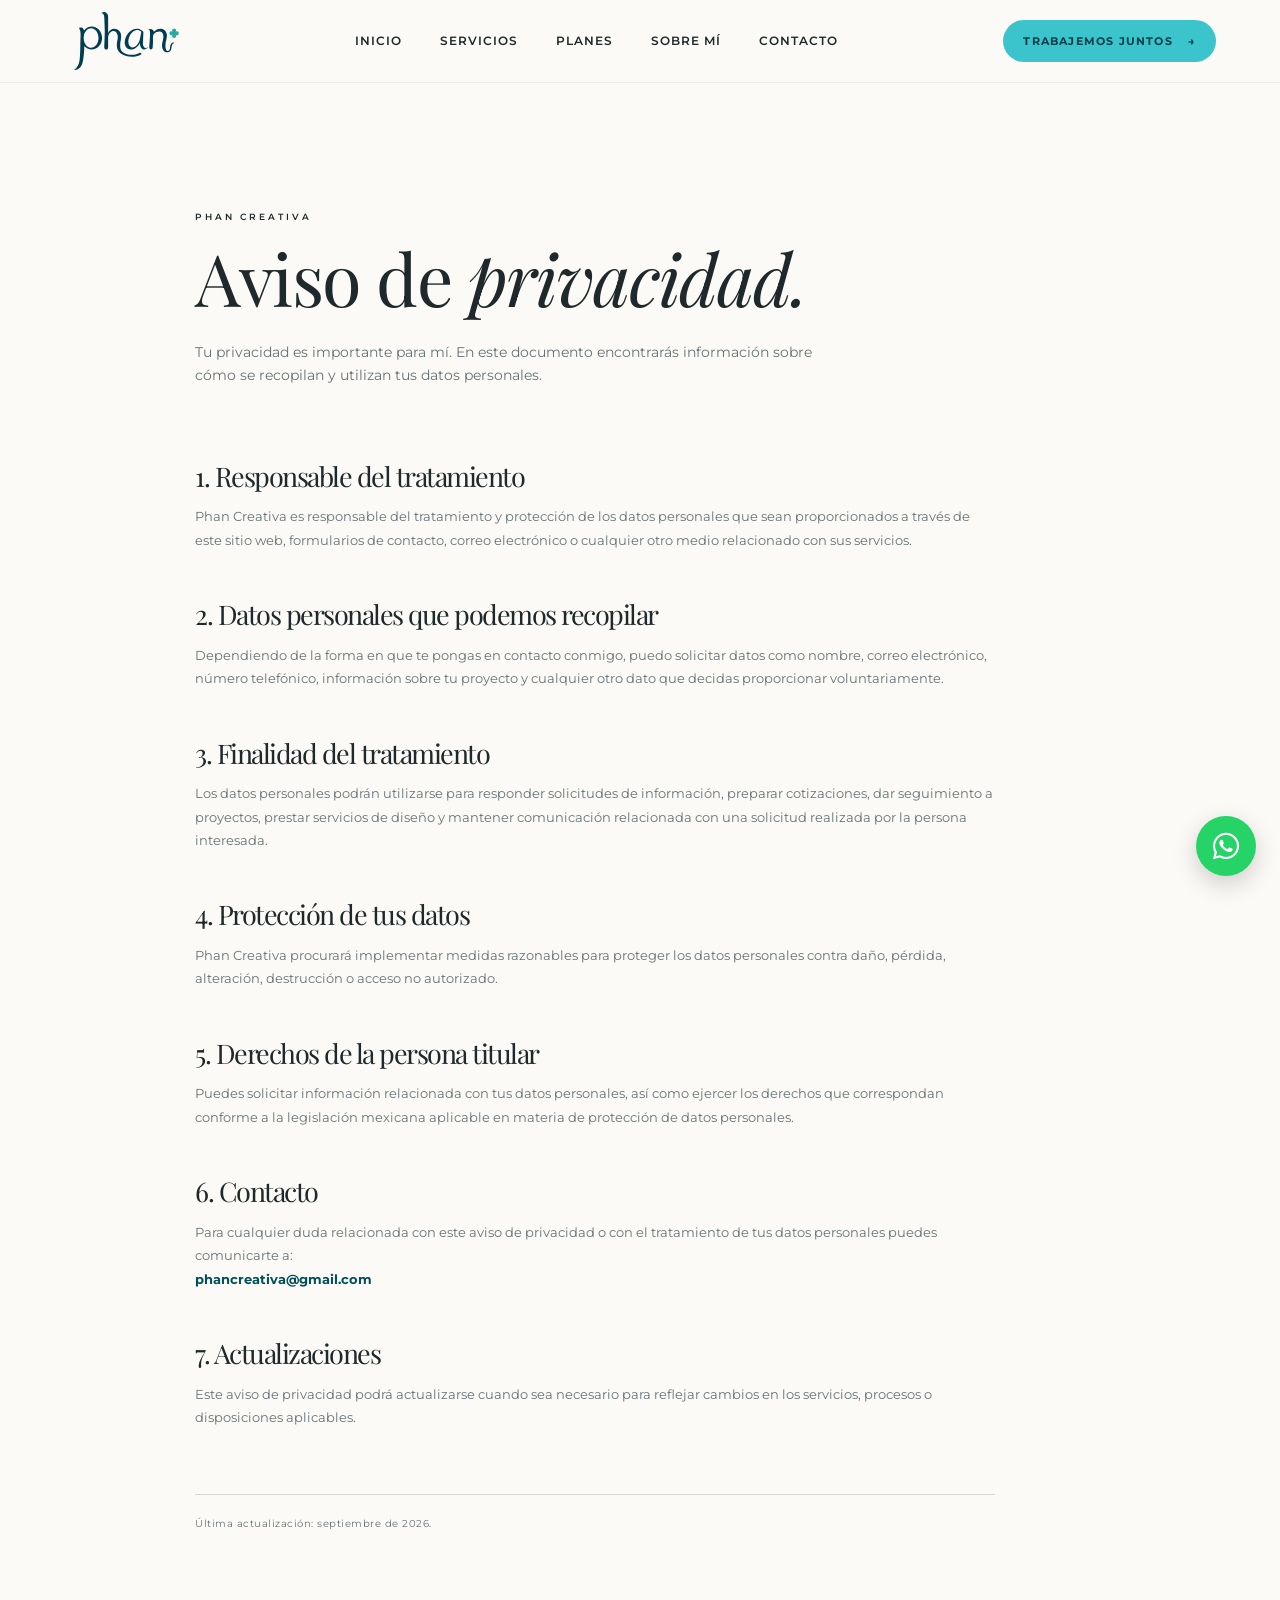
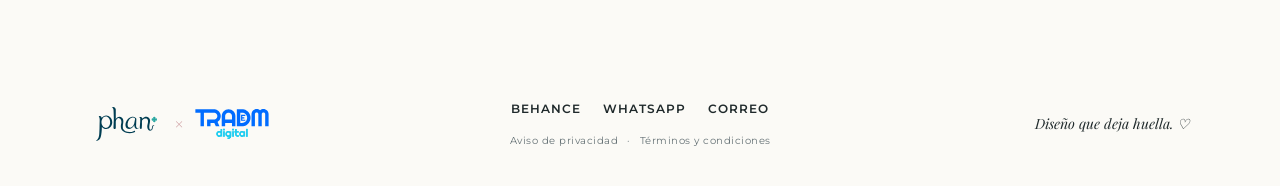
==== commit bce4bbc4: "Update aviso-privacidad.html" ====
--- a/aviso-privacidad.html
+++ b/aviso-privacidad.html
@@ -26,10 +26,10 @@
   
   <nav class="main-nav" aria-label="Navegación principal">
     <a href="index.html">Inicio</a>
-    <a href="sobre-mi.html">Sobre mí</a>
-    <a href="servicios.html">Servicios</a>
-    <a href="planes.html">Planes</a>
-    <a href="contacto.html">Contacto</a>
+      <a href="servicios.html">Servicios</a>
+      <a href="planes.html">Planes</a>
+      <a href="sobre-mi.html">Sobre mí</a>
+      <a href="contacto.html">Contacto</a>
   </nav>
 
   <a href="contacto.html" class="button button-small">
--- a/css/style.css
+++ b/css/style.css
@@ -1222,7 +1222,6 @@
   text-underline-offset: 3px;
 }
 .service-partner-note strong { color: var(--teal); }
-.service-external-link { margin-top: 24px; }
 
 @media (max-width:900px) {
   .services-hero { min-height: 430px; }
@@ -1253,3 +1252,50 @@
   .service-intro, .service-list li { font-size:13px; }
   .service-partner-note { padding:15px; }
 }
+.print-note {
+  margin-top: 25px;
+  padding: 16px 0 0;
+  border-top: 1px solid var(--line);
+  background: transparent;
+  border-radius: 0;
+  display: block;
+}
+
+.print-note p {
+  margin: 0;
+  color: var(--muted);
+  font-size: 11px;
+  font-style: italic;
+  line-height: 1.5;
+}
+
+.print-note .partner-note-icon {
+  display: none;
+}
+.service-partner-button {
+  text-decoration: none;
+  cursor: pointer;
+  transition: transform .25s ease, background .25s ease;
+}
+
+.service-partner-button:hover {
+  background: rgba(53,202,202,.18);
+  transform: translateY(-2px);
+}
+
+.service-partner-button p {
+  color: var(--muted);
+}
+
+.service-partner-button strong {
+  color: var(--teal);
+  text-decoration: underline;
+  text-underline-offset: 3px;
+}
+.service-partner-button p strong:last-child {
+  display: inline-block;
+  margin-top: 3px;
+  color: var(--teal);
+  text-decoration: underline;
+  text-underline-offset: 3px;
+}
